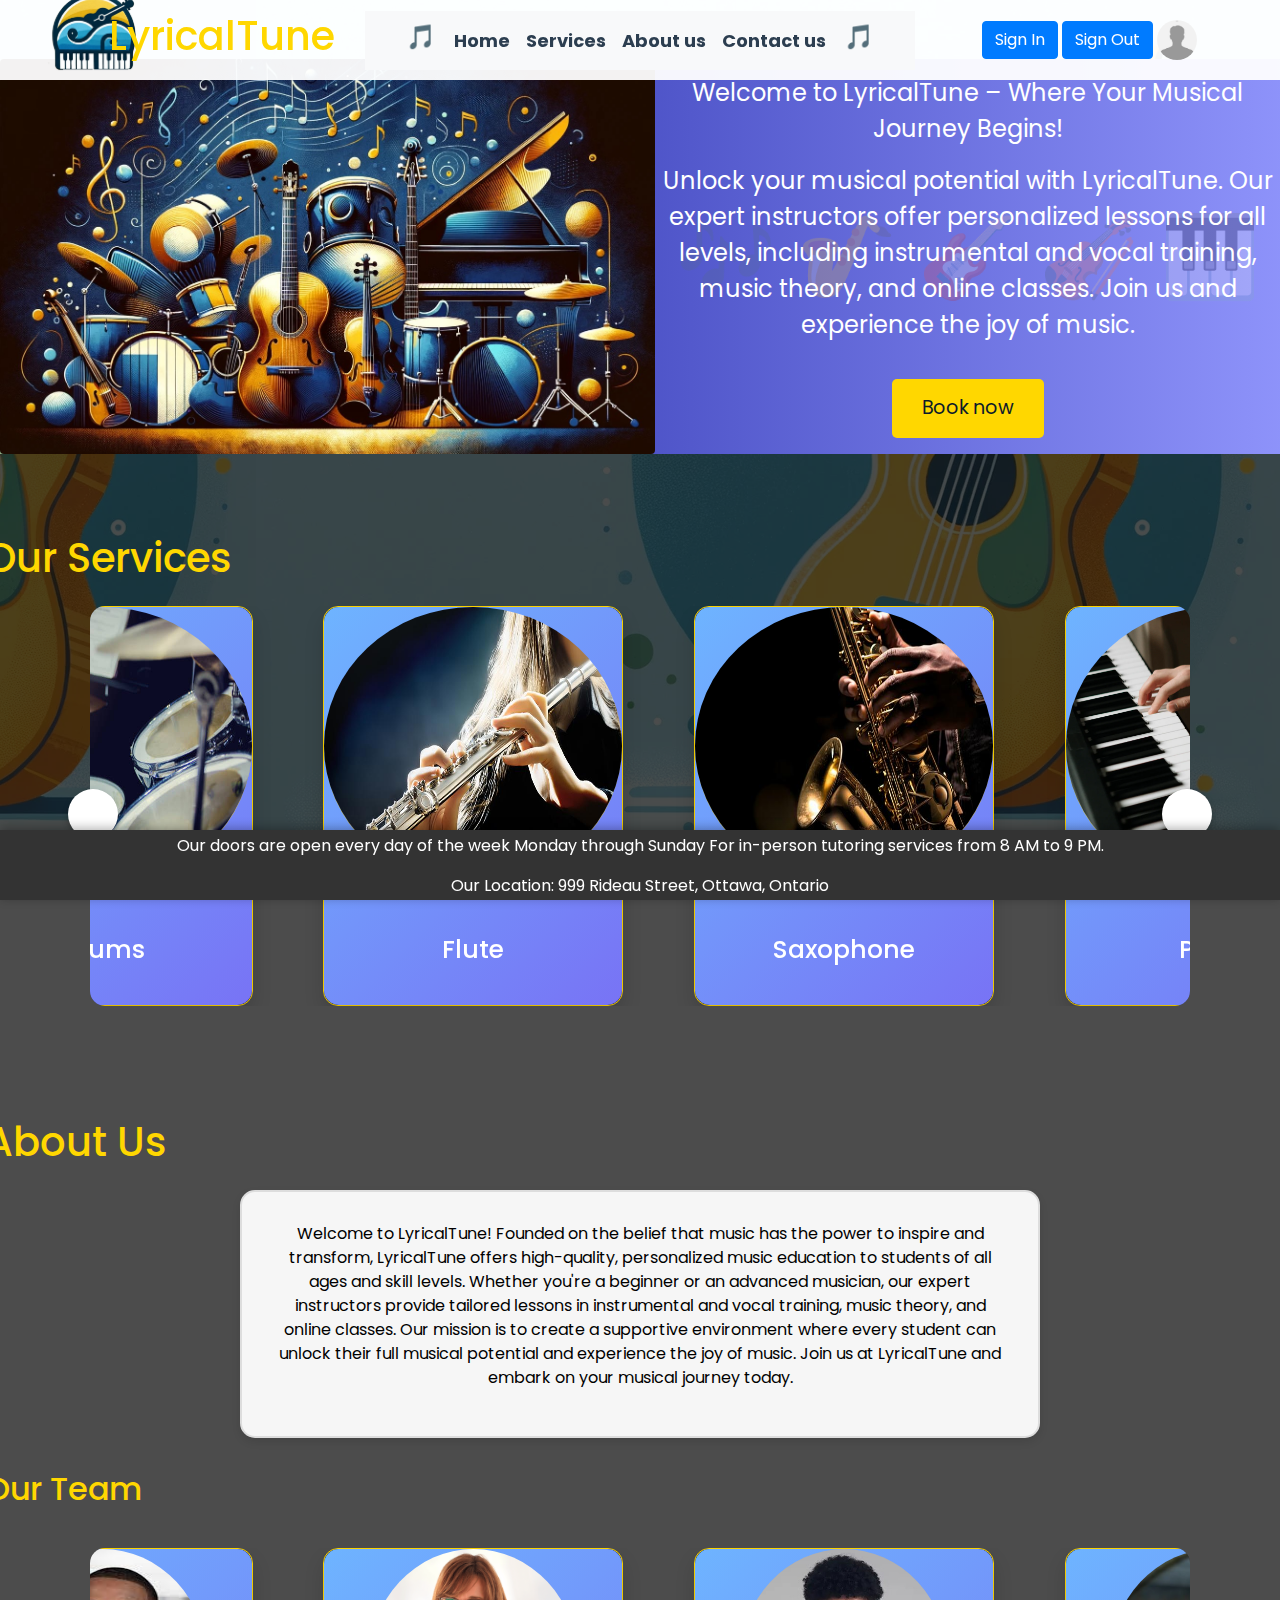
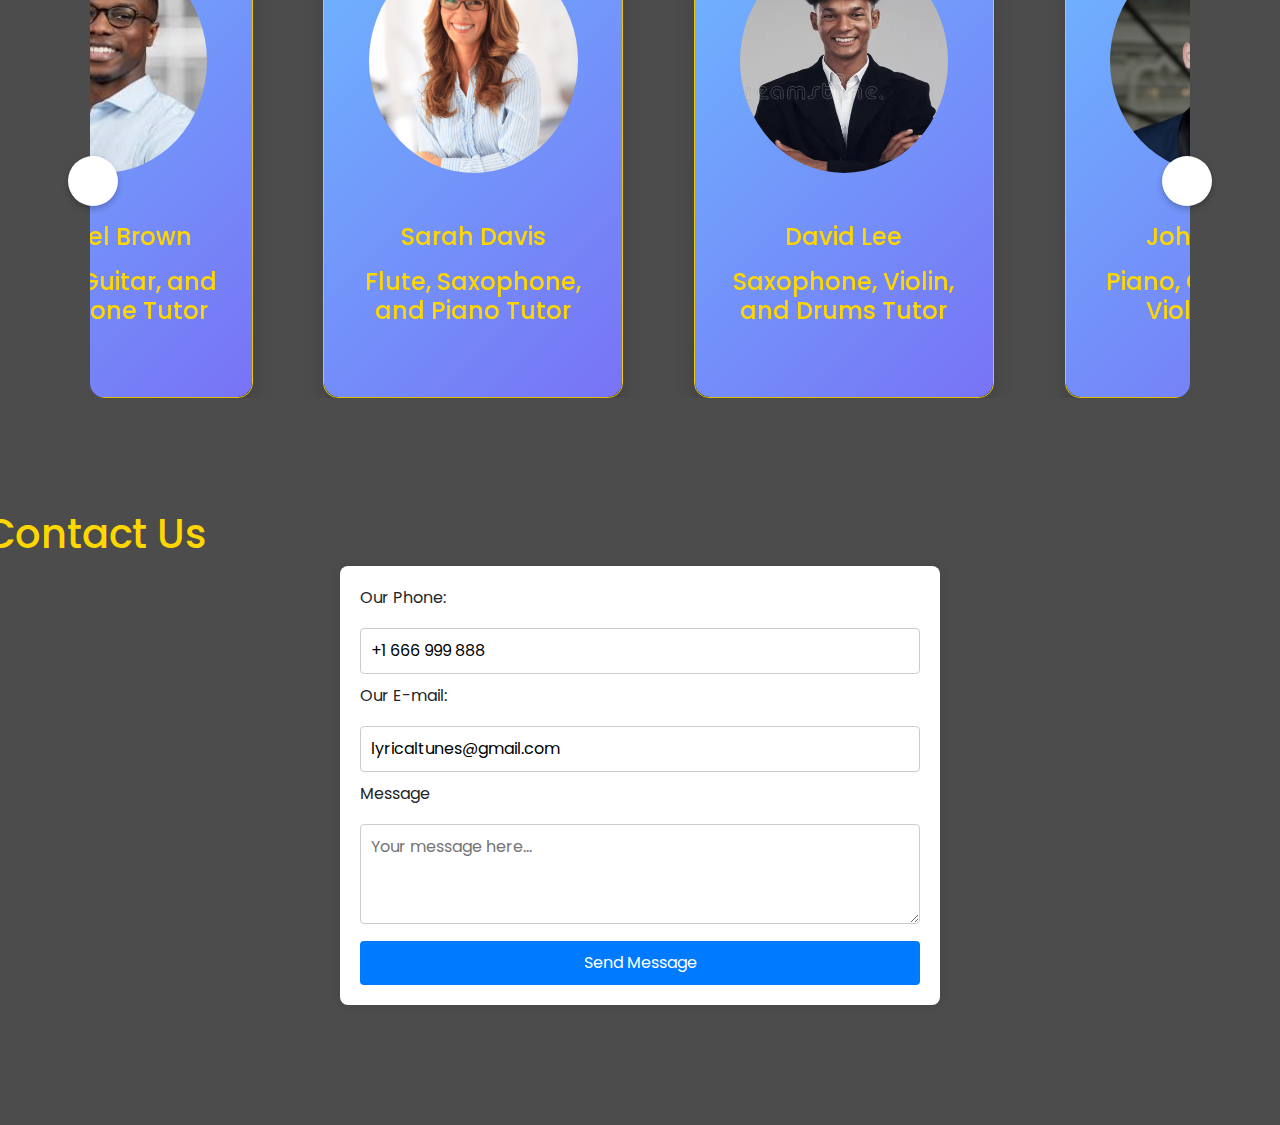
==== Homepage.html @ 5176a45e "Add files via upload" ====
<!DOCTYPE html>
<html lang="en">

<head>
    <meta charset="UTF-8">
    <meta name="viewport" content="width=device-width, initial-scale=1.0">
    <title>Project1</title>
    <link href="https://cdn.jsdelivr.net/npm/bootstrap@5.0.2/dist/css/bootstrap.min.css" rel="stylesheet"
        integrity="sha384-EVSTQN3/azprG1Anm3QDgpJLIm9Nao0Yz1ztcQTwFspd3yD65VohhpuuCOmLASjC" crossorigin="anonymous">
    <link rel="stylesheet" href="css/style1.css">
    <link rel="stylesheet" href="css/swiper.css">
    <link rel="stylesheet" href="https://cdnjs.cloudflare.com/ajax/libs/font-awesome/6.5.2/css/all.min.css"
        integrity="sha512-SnH5WK+bZxgPHs44uWIX+LLJAJ9/2PkPKZ5QiAj6Ta86w+fsb2TkcmfRyVX3pBnMFcV7oQPJkl9QevSCWr3W6A=="
        crossorigin="anonymous" referrerpolicy="no-referrer" />
    <link href="https://maxcdn.bootstrapcdn.com/bootstrap/4.5.2/css/bootstrap.min.css" rel="stylesheet">
    <style>
        html {
            scroll-behavior: smooth;
        }
    </style>
</head>

<body>
    <section>
        <div class="containerbox">
            <div class="row align-items-center">
                <div class="col-1">
                    <img src="images/LOGO.png" class="rounded logo-img" alt="LOGO">
                </div>
                <div class="col-2">
                    <h1>LyricalTune</h1>
                </div>
                <div class="col-6 d-flex justify-content-center d-flex align-items-center">
                    <nav class="navbar navbar-expand-sm bg-light">
                        <div class="container-fluid">
                            <ul class="navbar-nav">
                                <li class="nav-item">
                                    <a class="nav-link" href="#Home">Home</a>
                                </li>
                                <li class="nav-item">
                                    <a class="nav-link" href="#Services">Services</a>
                                </li>
                                <li class="nav-item">
                                    <a class="nav-link" href="#About-us">About us</a>
                                </li>
                                <li class="nav-item">
                                    <a class="nav-link" href="#Contact-us">Contact us</a>
                                </li>
                            </ul>
                        </div>
                    </nav>
                </div>
                <div class="col-3 ">
                    <button class="btn btn-primary me-2">Sign In</button>
                    <button class="btn btn-primary me-2">Sign Out</button>
                    <img src="images/profile.jpeg" alt="PROFILE" class="rounded-pill" style="width: 40px; height: 40px;">
                </div>
            </div>
        </div>
    </section>

    <section id="Home">
        <div class="row">
            <div class="col-md-6">
                <img src="images/home.jpg" class="rounded home-img" alt="MUSIC">
            </div>
            <div class="col-md-6 background pt-3 pb-3">
                <div class="text-center welcome">
                    <p>Welcome to LyricalTune – Where Your Musical Journey Begins!</p>
                    <p>Unlock your musical potential with LyricalTune. Our expert instructors offer personalized lessons
                        for all levels, including instrumental and vocal training, music theory, and online classes.
                        Join us
                        and experience the joy of music.</p>
                    <button class="cta-button" data-bs-toggle="modal" data-bs-target="#myModal">Book now</button>
                </div>
            </div>
        </div>
    </section>

    <section id="Services">
        <div class="row" style="padding-top: 80px;">
            <h1>Our Services</h1>
        </div>
        <div class="container d-flex justify-content-center align-items-center pt-3 pb-3">
            <div class="wrapper" id="services-carousel">
                <i id="left" class="fa-solid fa-angle-left"></i>
                <ul class="carousel">
                    <li class="card">
                        <div class="card-inner">
                            <div class="card-front">
                                <img src="images/piano.webp" alt="Piano" class="card-image">
                                <div class="card-content">
                                    <h2 class="card-title">Piano</h2>
                                </div>
                            </div>
                            <div class="card-back">
                                <div class="card-content">
                                    <h2 class="card-title">Piano</h2>
                                    <p class="card-description">
                                        The piano is a versatile instrument with 88 keys, suitable for classical to pop
                                        music. Ideal for beginners due to its layout and immediate sound, it helps
                                        develop coordination, musical theory understanding, and finger dexterity.
                                    </p>
                                    <button class="card-button button-js">Book now</button>
                                </div>
                            </div>
                        </div>
                    </li>
                    <li class="card">
                        <div class="card-inner">
                            <div class="card-front">
                                <img src="images/guitar.jpg" alt="Guitar" class="card-image">
                                <div class="card-content">
                                    <h2 class="card-title">Guitar</h2>
                                </div>
                            </div>
                            <div class="card-back">
                                <div class="card-content">
                                    <h2 class="card-title">Guitar</h2>
                                    <p class="card-description">
                                        The guitar, available in acoustic, electric, and classical types, is a staple in
                                        rock, blues, and folk. It enhances finger strength, coordination, and musical
                                        creativity, making it popular for solo and accompaniment roles.
                                    </p>
                                    <button class="card-button button-js">Book now</button>
                                </div>
                            </div>
                        </div>
                    </li>
                    <li class="card">
                        <div class="card-inner">
                            <div class="card-front">
                                <img src="images/violin.jpg" alt="Violin" class="card-image">
                                <div class="card-content">
                                    <h2 class="card-title">Violin</h2>
                                </div>
                            </div>
                            <div class="card-back">
                                <div class="card-content">
                                    <h2 class="card-title">Violin</h2>
                                    <p class="card-description">
                                        The violin, a high-pitched string instrument, is prevalent in classical, jazz,
                                        and folk music. Played with a bow, it improves finger placement, coordination,
                                        and pitch, making it excellent for fine motor skills and musical expression.
                                    </p>
                                    <button class="card-button button-js">Book now</button>
                                </div>
                            </div>
                        </div>
                    </li>
                    <li class="card">
                        <div class="card-inner">
                            <div class="card-front">
                                <img src="images/drum.jpg" alt="Drums" class="card-image">
                                <div class="card-content">
                                    <h2 class="card-title">Drums</h2>
                                </div>
                            </div>
                            <div class="card-back">
                                <div class="card-content">
                                    <h2 class="card-title">Drums</h2>
                                    <p class="card-description">
                                        Drums are essential in rock, pop, and jazz, providing rhythm. Learning involves
                                        various components like the snare and bass drums, enhancing rhythm skills,
                                        coordination, and physical stamina. Drumming also improves timing and teamwork.
                                    </p>
                                    <button class="card-button button-js">Book now</button>
                                </div>
                            </div>
                        </div>
                    </li>
                    <li class="card">
                        <div class="card-inner">
                            <div class="card-front">
                                <img src="images/flute.jpg" alt="Flute" class="card-image">
                                <div class="card-content">
                                    <h2 class="card-title">Flute</h2>
                                </div>
                            </div>
                            <div class="card-back">
                                <div class="card-content">
                                    <h2 class="card-title">Flute</h2>
                                    <p class="card-description">
                                        The flute, known for its light sound, is used in classical, jazz, and
                                        contemporary music. Played by blowing air across an opening, it develops breath
                                        control and finger dexterity, enhancing lung capacity and musical phrasing.
                                    </p>
                                    <button class="card-button button-js">Book now</button>
                                </div>
                            </div>
                        </div>
                    </li>
                    <li class="card">
                        <div class="card-inner">
                            <div class="card-front">
                                <img src="images/saxophone.jpeg" alt="Saxophone" class="card-image">
                                <div class="card-content">
                                    <h2 class="card-title">Saxophone</h2>
                                </div>
                            </div>
                            <div class="card-back">
                                <div class="card-content">
                                    <h2 class="card-title">Saxophone</h2>
                                    <p class="card-description">
                                        The saxophone, popular in jazz, blues, and classical music, comes in sizes like
                                        alto and tenor. It produces a rich sound and requires breath control and finger
                                        agility, enhancing musical expressiveness and ability to perform complex
                                        melodies.
                                    </p>
                                    <button class="card-button button-js">Book now</button>
                                </div>
                            </div>
                        </div>
                    </li>
                </ul>
                <i id="right" class="fa-solid fa-angle-right"></i>
            </div>
        </div>
    </section>


    <section id="About-us">
        <div class="row" style="padding-top: 80px;">
            <h1>About Us</h1>
        </div>
        <div class="container-tx d-flex justify-content-center align-items-center pt-3 pb-3">
            <div class="text-box">
                <p>Welcome to LyricalTune! Founded on the belief that music has the power to inspire and transform,
                    LyricalTune offers high-quality, personalized music education to students of all ages and skill
                    levels.
                    Whether you're a beginner or an advanced musician, our expert instructors provide tailored lessons
                    in instrumental and vocal training, music theory, and online classes.
                    Our mission is to create a supportive environment where every student can unlock their full musical
                    potential and experience the joy of music. Join us at LyricalTune and embark on your musical journey
                    today.</p>
            </div>
        </div>
        <div class="row">
            <div class="container-t d-flex justify-content-center align-items-center pt-3 pb-3">
                <h2>Our Team</h2>
            </div>
        </div>
        <div class="container d-flex justify-content-center align-items-center pt-3 pb-3">
            <div class="wrapper" id="team-carousel">
                <i id="left" class="fa-solid fa-angle-left"></i>
                <ul class="carousel">
                    <li class="card">
                        <div class="card-inner">
                            <div class="card-front">
                                <img src="images/people1.jpg" alt="Piano" class="card-image">
                                <div class="card-content">
                                    <h2 class="card-title">
                                        <p class="instructor-name">John Smith</p> 
                                        <p class="instructor-instruments">Piano, Guitar, and Violin Tutor</p>
                                    </h2>
                                </div>
                            </div>
                            <div class="card-back">
                                <div class="card-content">
                                    <p class="card-description">
                                        John Smith has over 15 years of experience teaching piano, guitar, and violin to
                                        students of all ages. He holds a Master's degree from the Juilliard School and
                                        specializes in classical and jazz. John's lessons focus on technique,
                                        musicality, and theory, tailored to each student's needs across all three
                                        instruments.
                                    </p>
                                    <button class="card-button">Book now</button>
                                </div>
                            </div>
                        </div>
                    </li>
                    <li class="card">
                        <div class="card-inner">
                            <div class="card-front">
                                <img src="images/people4.jpg" alt="Piano" class="card-image">
                                <div class="card-content">
                                    <h2 class="card-title">
                                        <p class="instructor-name">Emily Johnson</p> 
                                        <p class="instructor-instruments">Guitar, Drums, and Piano Tutor</p>
                                    </h2>
                                </div>
                            </div>
                            <div class="card-back">
                                <div class="card-content">
                                    <p class="card-description">
                                        Emily Johnson, with a Bachelor's degree from Berklee College of Music, has 10
                                        years of experience teaching guitar, drums, and piano. Her lessons emphasize
                                        technique, creativity, and repertoire, catering to students in rock, blues, and
                                        pop music. Emily's dynamic approach adapts to each instrument's unique demands.
                                    </p>
                                    <button class="card-button">Book now</button>
                                </div>
                            </div>
                        </div>
                    </li>
                    <li class="card">
                        <div class="card-inner">
                            <div class="card-front">
                                <img src="images/people3.jpg" alt="Piano" class="card-image">
                                <div class="card-content">
                                    <h2 class="card-title">
                                        <p class="instructor-name">Laura Williams</p> 
                                        <p class="instructor-instruments">Violin, Flute, and Piano Tutor</p>
                                    </h2>
                                </div>
                            </div>
                            <div class="card-back">
                                <div class="card-content">
                                    <p class="card-description">
                                        Laura Williams, with a Master's degree from the Royal College of Music, has 12
                                        years of teaching experience in violin, flute, and piano. Her approach focuses
                                        on finger placement, breath control, and coordination, suitable for students at
                                        all levels. Laura ensures a comprehensive learning experience across these
                                        instruments.
                                    </p>
                                    <button class="card-button">Book now</button>
                                </div>
                            </div>
                        </div>
                    </li>
                    <li class="card">
                        <div class="card-inner">
                            <div class="card-front">
                                <img src="images/people5.jpeg" alt="Piano" class="card-image">
                                <div class="card-content">
                                    <h2 class="card-title">
                                        <p class="instructor-name">Michael Brown</p> 
                                        <p class="instructor-instruments">Drums, Guitar, and Saxophone Tutor</p>
                                    </h2>
                                </div>
                            </div>
                            <div class="card-back">
                                <div class="card-content">
                                    <p class="card-description">
                                        Michael Brown holds a degree from the University of Southern California and has
                                        been teaching drums, guitar, and saxophone for 8 years. Specializing in rock,
                                        pop, and jazz, Michael's lessons focus on rhythm skills, coordination, and
                                        musical expressiveness, providing a well-rounded education for his students.
                                    </p>
                                    <button class="card-button">Book now</button>
                                </div>
                            </div>
                        </div>
                    </li>
                    <li class="card">
                        <div class="card-inner">
                            <div class="card-front">
                                <img src="images/people6.png" alt="Piano" class="card-image">
                                <div class="card-content">
                                    <h2 class="card-title">
                                        <p class="instructor-name">Sarah Davis</p> 
                                        <p class="instructor-instruments">Flute, Saxophone, and Piano Tutor</p>
                                    </h2>
                                </div>
                            </div>
                            <div class="card-back">
                                <div class="card-content">
                                    <p class="card-description">
                                        Sarah Davis, with a degree from the Eastman School of Music, has 10 years of
                                        experience teaching flute, saxophone, and piano. She specializes in classical
                                        and contemporary styles. Sarah's lessons develop breath control, finger
                                        dexterity, and musical phrasing, enhancing students' technical and expressive
                                        abilities.
                                    </p>
                                    <button class="card-button">Book now</button>
                                </div>
                            </div>
                        </div>
                    </li>
                    <li class="card">
                        <div class="card-inner">
                            <div class="card-front">
                                <img src="images/people2.jpg" alt="Piano" class="card-image">
                                <div class="card-content">
                                    <h2 class="card-title">
                                        <p class="instructor-name">David Lee</p> 
                                        <p class="instructor-instruments">Saxophone, Violin, and Drums Tutor</p>
                                    </h2>
                                </div>
                            </div>
                            <div class="card-back">
                                <div class="card-content">
                                    <p class="card-description">
                                        David Lee, a graduate of the New England Conservatory of Music, has 9 years of
                                        teaching experience in saxophone, violin, and drums. His lessons enhance breath
                                        control, finger agility, and rhythm skills. David's approach helps students
                                        perform complex melodies and harmonies confidently across all three instruments.
                                    </p>
                                    <button class="card-button">Book now</button>
                                </div>
                            </div>
                        </div>
                    </li>
                </ul>
                <i id="right" class="fa-solid fa-angle-right"></i>
            </div>
        </div>
        
    </section>


    <section id="Contact-us">
        <div class="row" style="padding-top: 80px;">
            <h1>Contact Us</h1>
        </div>
        <div class="container d-flex justify-content-center align-items-center" style="padding-bottom: 120px;">
            <div class="contact-form">
                <form action="your-form-handler-url" method="post">
                    <label for="phone">Our Phone:</label>
                    <input type="text" id="phone" name="phone" value="+1 666 999 888" readonly>
                    <label for="email">Our E-mail:</label>
                    <input type="email" id="email" name="email" value="lyricaltunes@gmail.com" readonly>
                    <label for="message">Message</label>
                    <textarea id="message" name="message" placeholder="Your message here..."></textarea>
                    <button class="btn btn-primary">Send Message</button>
                </form>
            </div>
        </div>
    </section>

    <section>
        <div class="container">
            <div class="bottom-box">
                <p class="pt-1">
                    <i class="fa-regular fa-clock"></i> Our doors are open every day of the week Monday through Sunday
                    For in-person tutoring services from 8 AM to 9 PM.
                </p>
                <p class="pt-0"><i class="fa-solid fa-location-dot"></i> Our Location: 999 Rideau Street, Ottawa,
                    Ontario
                </p>
            </div>
        </div>
    </section>


    <div class="modal fade" id="bookingModal" tabindex="-1" aria-labelledby="bookingModalLabel" aria-hidden="true">
        <div class="modal-dialog modal-lg">
            <div class="modal-content">
                <div class="modal-header">
                    <h5 class="modal-title" id="bookingModalLabel">Booking Process</h5>
                    <button type="button" class="btn-close" data-bs-dismiss="modal" aria-label="Close"></button>
                </div>
                <div class="modal-body">
                    <div class="containerbox1">
                        <form class="booking-form" id="bookingForm" onsubmit="return validateForm()">
                            <div class="user-info">
                                <label for="firstName">First Name</label>
                                <input type="text" id="firstName" name="firstName" required>
                                
                                <label for="lastName">Last Name</label>
                                <input type="text" id="lastName" name="lastName" required>
                                <br>
                                <label for="email1">Email</label>
                                <input type="email1" id="email1" name="email1" required>
                            </div>
                            <div class="course-section">
                                <label for="subject">Choose your course</label>
                                <span class="rate" id="rate">20$/hr</span>
                                <select id="subject" name="subject" required>
                                    <option value="">Select a course</option>
                                    <option value="Piano">Piano</option>
                                    <option value="Guitar">Guitar</option>
                                    <option value="Violin">Violin</option>
                                    <option value="Drums">Drums</option>
                                    <option value="Flute">Flute</option>
                                    <option value="Saxophone">Saxophone</option>
                                </select>
                                <label for="instructor">Choose your instructor</label>
                                <select id="instructor" name="instructor" required>
                                    <option value="">Select an instructor</option>
                                    <!-- Add instructor options here -->
                                </select>
                                <div class="type">
                                    <input type="radio" id="in-person" name="type" value="In-Person" required>
                                    <label for="in-person">In-Person</label>
                                    <input type="radio" id="online" name="type" value="Online" required>
                                    <label for="online">Online</label>
                                </div>
                                <label for="level">Level</label>
                                <select id="level" name="level" required>
                                    <option value="">Select a level</option>
                                    <option value="beginner">Beginner</option>
                                    <option value="intermediate">Intermediate (+5$/hr)</option>
                                    <option value="expert">Expert (+10$/hr)</option>
                                </select>
                            </div>
                            <div class="time-section">
                                <label for="day">Choose your time</label>
                                <div class="calendar">
                                    <input type="date" id="day" name="day" required>
                                </div>
                                <div class="time-inputs">
                                    <label for="from">From</label>
                                    <input type="time" id="from" name="from" required>
                                    <label for="to">To</label>
                                    <input type="time" id="to" name="to" required>
                                </div>
                                <div class="price">
                                    <label for="price">Price:</label>
                                    <span id="price">0 $</span>
                                </div>
                            </div>
                            <button type="submit" class="btn btn-primary">Confirm</button>
                        </form>
                    </div>
                </div>
            </div>
        </div>
    </div>

    <div class="modal fade" id="confirmationModal" tabindex="-1" aria-labelledby="confirmationModalLabel" aria-hidden="true">
    <div class="modal-dialog modal-lg">
        <div class="modal-content">
            <div class="modal-header">
                <h5 class="modal-title" id="confirmationModalLabel">Booking Confirmation</h5>
                <button type="button" class="btn-close" data-bs-dismiss="modal" aria-label="Close" onclick="closeBothModals()"></button>
            </div>
            <div class="modal-body">
                <div class="confirmation-message" id="confirmationMessage">
                    <!-- Confirmation message will be dynamically updated -->
                </div>
            </div>
        </div>
    </div>
</div>
    

</body>

<script src="https://code.jquery.com/jquery-3.5.1.slim.min.js"></script>
<script src="https://cdn.jsdelivr.net/npm/@popperjs/core@2.9.2/dist/umd/popper.min.js"></script>
<script src="https://cdn.jsdelivr.net/npm/bootstrap@5.0.2/dist/js/bootstrap.min.js"></script>

<script src="js/script1.js"></script>
<script src="js/swiper.js"></script>
<script src="https://cdn.jsdelivr.net/npm/swiper@11.1.4/swiper-bundle.min.js"></script>

</html>
---- css/style1.css ----
/* Import Google font - Poppins */
@import url('https://fonts.googleapis.com/css2?family=Poppins:wght@400;500;600&display=swap');

html {
    scroll-behavior: smooth;
}

body {
    background-image: url('../images/background.png'); /* Adjust the path if needed */
    background-position: right center;
    margin: 0;
    padding: 0;
    width: 100%;
    overflow-x: hidden;
    background-attachment: fixed;
}



#Home{
    padding-top: 59px;
}

.home-img{
    width: 100%;
    height: 100%;
    object-fit: cover;
    padding: 0;
    margin: 0;
    z-index: 1;
    position: absolute;
}

.bottom-box {
    position: fixed;
    bottom: 0;
    left: 0;
    right: 0;
    height: 70px;
    /* Adjust the height as needed */
    background-color: #333;
    /* Change background color as needed */
    color: #fff;
    text-align: center;
    box-shadow: 0 -2px 10px rgba(0, 0, 0, 0.3);
    /* Optional shadow for effect */
    z-index: 1;
}

/* Home */


.nav-link {
    font-size: 18px;
    font-weight: bold;
    color: #2c3e50;
    transition: color 0.3s;
}

.nav-link:hover {
    color: #FFD700;
    text-decoration: underline;
}

.navbar-nav {
    margin-left: auto;
    margin-right: auto;
    font-family: 'Times New Roman', serif;
}

.rounded-pill {
    width: 60px;
    height: 60px;
}


.rounded-pill {
    width: 40px; /* Adjust the profile image size */
    height: 40px;
}

.containerbox {
    background-color: rgba(255, 255, 255, 0.95);
    position: fixed;
    z-index: 4;
    width: 100%;
    height: 80px; /* Adjust the height as needed */
    display: flex;
    align-items: center;
}

img {
    border-radius: 50%;
    border: 3px solid #c0392b;
}

ul.navbar-nav::before,
ul.navbar-nav::after {
    content: '\1F3B5';
    /* Adding musical notes */
    font-size: 24px;
    margin: 0 10px;
    color: #c0392b;
}


.background {
    background: linear-gradient(to right, #4e54c8, #8f94fb);
    height: 100%;
    display: flex;
    justify-content: center;
    align-items: center;
    position: relative;
    overflow: hidden;
}

.cta-button {
    background-color: #FFD700;
    /* Gold */
    color: #0d1b2a;
    /* Deep Blue */
    border: none;
    padding: 15px 30px;
    font-size: 1.2em;
    margin-top: 20px;
    border-radius: 5px;
    cursor: pointer;
    transition: background-color 0.3s ease;
}

.welcome {
    color: white;
    text-align: center;
    z-index: 2;
}

.welcome h1 {
    font-size: 3em;
    margin: 0;
    padding: 0;
}

.welcome p {
    font-size: 1.5em;
}


.background::after {
    content: '🎵 🎶 🎷 🎸 🎻 🎹 🎼';
    font-size: 5em;
    position: absolute;
    top: 50%;
    left: 50%;
    transform: translate(-50%, -50%);
    color: rgba(255, 255, 255, 0.2);
    animation: float 6s ease-in-out infinite;
    white-space: nowrap;
}

/* Home */

/*About us*/
.text-box {
    background-color: #fff;
    border: 2px solid #ddd;
    border-radius: 10px;
    padding: 20px;
    box-shadow: 0 4px 8px rgba(0, 0, 0, 0.1);
    max-width: 800px;
    text-align: center;
}

.text-box p {
    color: #000000;
}

* {
    margin: 0;
    padding: 0;
    box-sizing: border-box;
    font-family: "Poppins", sans-serif;
}

/* About Us Section */


#About-us .container-t {
    color: #FFD700; /* Gold */
}


#About-us .text-box {
    background-color: rgba(255, 255, 255, 0.95);
    padding: 30px;
    border-radius: 15px;
    box-shadow: 0 4px 8px rgba(0, 0, 0, 0.1);
    max-width: 800px;
    margin: 0 auto;
    text-align: center;
}

#About-us .text-box p {
    color: #000000;
}

#About-us #left,
#About-us #right {
    color: #FFD700;
    /* Gold */
    font-size: 2rem;
    cursor: pointer;
}

#About-us #left:hover,
#About-us #right:hover {
    color: #FFC300;
    /* Slightly lighter Gold */
}

#About-us .card{
    width: 300px;
    height: 450px;
    perspective: 1000px;
}


/*About us*/

/*Our Team*/

.card {
    width: 300px;
    height: 400px;
    perspective: 1000px;
}

.card-inner {
    position: relative;
    width: 100%;
    height: 100%;
    transition: transform 0.6s;
    transform-style: preserve-3d;
    text-align: center;
}

.card:hover .card-inner {
    transform: rotateY(180deg);
}

.card-front,
.card-back {
    position: absolute;
    width: 100%;
    height: 100%;
    backface-visibility: hidden;
    border-radius: 15px;
    overflow: hidden;
    box-shadow: 0 10px 20px rgba(0, 0, 0, 0.15);
}

.card-front {
    background: linear-gradient(135deg, #6eb4ff, #7873f5);
    position: absolute;
    top: 0;
    left: 0;
    z-index: 1;
}

.logo-img{
    width: 200px;
    height: auto;
    text-align: left;
}

.card-back {
    background: #333;
    color: white;
    transform: rotateY(180deg);
    position: absolute;
    top: 0;
    left: 0;
    z-index: 2;
}

.card-image {
    width: 70%;
    height: 50%;
}

.card-content {
    padding: 20px;
    text-align: center;
    position: relative;
    z-index: 1;
}

.card-title {
    font-size: 1.8em;
    margin: 10px 0;
    color: #fff;
}

.card-description {
    margin: 10px 0 20px;
    font-size: 0.95em;
    line-height: 1.6em;
    color: #fff;
}

.card-button {
    display: inline-block;
    margin-top: 10px;
    padding: 10px 20px;
    background: #FFD700;
    /* Gold */
    color: #333;
    /* Dark Gray */
    text-decoration: none;
    border-radius: 5px;
    transition: background 0.3s;
}

.card-button:hover {
    background-color: rgba(255, 255, 255, 0.5);
    box-shadow: 0 5px 10px rgba(255, 255, 255, 0.3);
}

/* Music Notes Animation for Card Front */
.card-content::before,
.card-content::after,
.card-content .note {
    content: '♪ ♫ ♬ ♭ ♮';
    position: absolute;
    font-size: 2rem;
    color: #fff;
    opacity: 0;
    animation: floatUp 5s linear infinite;
}

.card-content::before {
    left: 10%;
    animation-delay: 0s;
}

.card-content::after {
    left: 50%;
    animation-delay: 2.5s;
}

/* Music Notes Animation for Card Back */
.card-back .card-content::before,
.card-back .card-content::after {
    content: '♪ ♫ ♬ ♭ ♮';
    position: absolute;
    font-size: 2rem;
    color: #FFD700;
    opacity: 0;
    animation: floatUp 5s linear infinite;
    z-index: -1;
}

.card-back .card-content::before {
    left: 20%;
    animation-delay: 1.5s;
}

.card-back .card-content::after {
    left: 50%;
    animation-delay: 4s;
}

@keyframes floatUp {
    0% {
        transform: translateY(100%);
        opacity: 0;
    }

    10% {
        opacity: 1;
    }

    50% {
        transform: translateY(50%);
        opacity: 1;
    }

    90% {
        opacity: 1;
    }

    100% {
        transform: translateY(-100%);
        opacity: 0;
    }
}

/*Our Team*/

/*Our Service*/


.wrapper {
    max-width: 1100px;
    width: 100%;
    position: relative;
}

.wrapper i {
    top: 50%;
    height: 50px;
    width: 50px;
    cursor: pointer;
    font-size: 1.25rem;
    position: absolute;
    text-align: center;
    line-height: 50px;
    background: #fff;
    border-radius: 50%;
    box-shadow: 0 3px 6px rgba(0, 0, 0, 0.23);
    transform: translateY(-50%);
    transition: transform 0.1s linear;
    z-index: 1;
}

.wrapper i:active {
    transform: translateY(-50%) scale(0.85);
}

.wrapper i:first-child {
    left: -22px;
}

.wrapper i:last-child {
    right: -22px;
}

.wrapper .carousel {
    display: grid;
    grid-auto-flow: column;
    grid-auto-columns: calc((100% / 3) - 12px);
    overflow-x: auto;
    scroll-snap-type: x mandatory;
    gap: 16px;
    border-radius: 15px;
}


.carousel::-webkit-scrollbar {
    display: none;
}

.carousel.no-transition {
    scroll-behavior: auto;
}

.carousel.dragging {
    scroll-snap-type: none;
    scroll-behavior: auto;
}

.carousel.dragging .card {
    cursor: grab;
}

.carousel :where(.card, .img) {
    display: flex;
    justify-content: center;
    align-items: center;
}

.carousel .card {
    scroll-snap-align: start;
    height: 400px;
    list-style: none;
    cursor: pointer;
    flex-direction: column;
    border-radius: 15px;
    background: #333;
    border: 1px solid #FFD700;
    /* Gold */
    border-radius: 15px;
    transition: transform 0.3s;
}


.carousel .card h2 {
    font-weight: 500;
    font-size: 1.56rem;
    margin: 30px 0 5px;
}

.carousel .card span {
    color: #6A6D78;
    font-size: 1.31rem;
}

@media screen and (max-width: 0px) {
    .wrapper .carousel {
        grid-auto-columns: calc((100% / 3) - 9px);
    }
}

@media screen and (max-width: 600px) {
    .wrapper .carousel {
        grid-auto-columns: 100%;
    }
}

/* Services Section */


h1 {
    font-size: 3rem;
    margin-bottom: 30px;
    color: #FFD700;
    /* Gold */
}

#Services, #About-us, #Contact-us {
    background: rgba(0, 0, 0, 0.7);
    
}

#About-us .container-t{
    color: #FFD700;
}

#About-us .button{
    display: inline-block;
    margin-top: 10px;
    padding: 10px 20px;
    background: #FFD700;
    /* Gold */
    color: #333;
    /* Dark Gray */
    text-decoration: none;
    border-radius: 5px;
    transition: background 0.3s;
}

#Services .card {
    background: #333;
    border: 1px solid #FFD700;
    /* Gold */
    border-radius: 15px;
    transition: transform 0.3s;
}

#Services .card:hover {
    transform: scale(1.0);
}

#Services .card-image {
    width: 100%;
    height: 70%;
    border-bottom: 1px solid #FFD700;
    /* Gold */
}


#Services, #About-us .card-title {
    font-size: 1.5rem;
    color: #FFD700;
    /* Gold */
}

#Services, #About-us .card-description {
    font-size: 1rem;
    color: #ecf0f1;
}

#Services .card-button {
    display: inline-block;
    margin-top: 10px;
    padding: 10px 20px;
    background: #FFD700;
    /* Gold */
    color: #333;
    /* Dark Gray */
    text-decoration: none;
    border-radius: 5px;
    transition: background 0.3s;
}

#Services .card-button:hover {
    background: #FFC300;
    /* Slightly lighter Gold */
}

#Services #left,
#Services #right {
    color: #FFD700;
    /* Gold */
    font-size: 2rem;
    cursor: pointer;
}

#Services #left:hover,
#Services #right:hover {
    color: #FFC300;
    /* Slightly lighter Gold */
}


/*Our Service*/

/*Contact us*/
.contact-form {
    background-color: #ffffff;
    padding: 20px;
    border-radius: 8px;
    box-shadow: 0 0 10px rgba(0, 0, 0, 0.1);
    width: 600px;
}

.contact-form h1 {
    text-align: center;
    margin-bottom: 20px;
}

.contact-form input[type="text"],
.contact-form input[type="email"],
.contact-form textarea {
    width: 100%;
    padding: 10px;
    margin: 10px 0;
    border: 1px solid #ccc;
    border-radius: 4px;
}

.contact-form textarea {
    height: 100px;
}

.contact-form button {
    width: 100%;
    padding: 10px;
    border: none;
    border-radius: 4px;
    color: white;
    font-size: 16px;
    cursor: pointer;
}


/*Contact us*/

/* Booking */
.booking-container {
    background-color: #fff;
    padding: 40px;
    border-radius: 10px;
    box-shadow: 0 4px 8px rgba(0, 0, 0, 0.1);
    text-align: center;
    max-width: 800px;
    margin: 0 auto;
}

.booking-box {
    text-align: left;
}

.booking-form {
    display: flex;
    flex-direction: column;
    gap: 20px;
}

.booking-form label {
    font-weight: 500;
}

.booking-form select, .booking-form input[type="date"], .booking-form input[type="time"] {
    width: 100%;
    padding: 10px;
    border: 1px solid #ccc;
    border-radius: 5px;
}

.confirmation-message {
    background-color: #dff0d8;
    border: 1px solid #d6e9c6;
    padding: 10px;
    border-radius: 5px;
    color: #3c763d;
}

.booking-form button[type="submit"] {
    background-color: #4070F4;
    color: #fff;
    padding: 10px 20px;
    border: none;
    border-radius: 5px;
    cursor: pointer;
    font-weight: 600;
    transition: background-color 0.3s ease;
}

.booking-form button[type="submit"]:hover {
    background-color: #265DF2;
}
/* Booking */
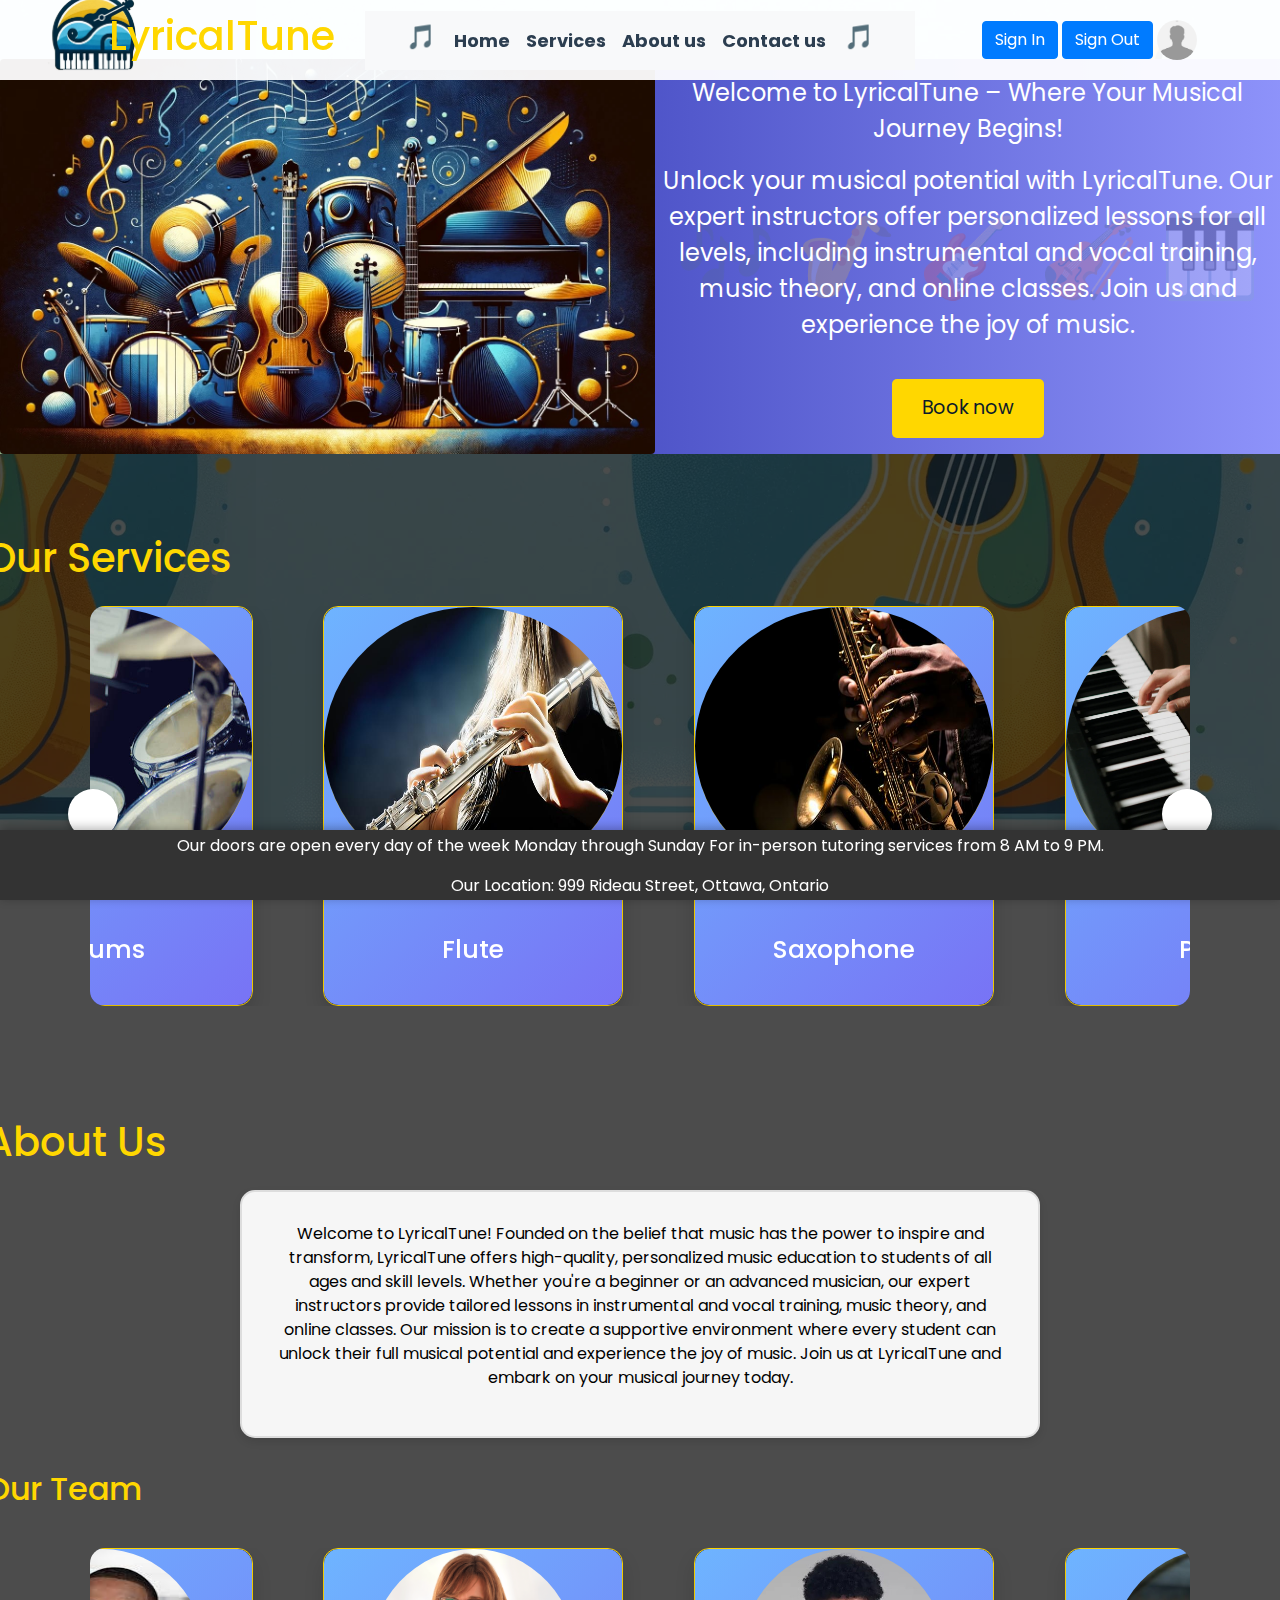
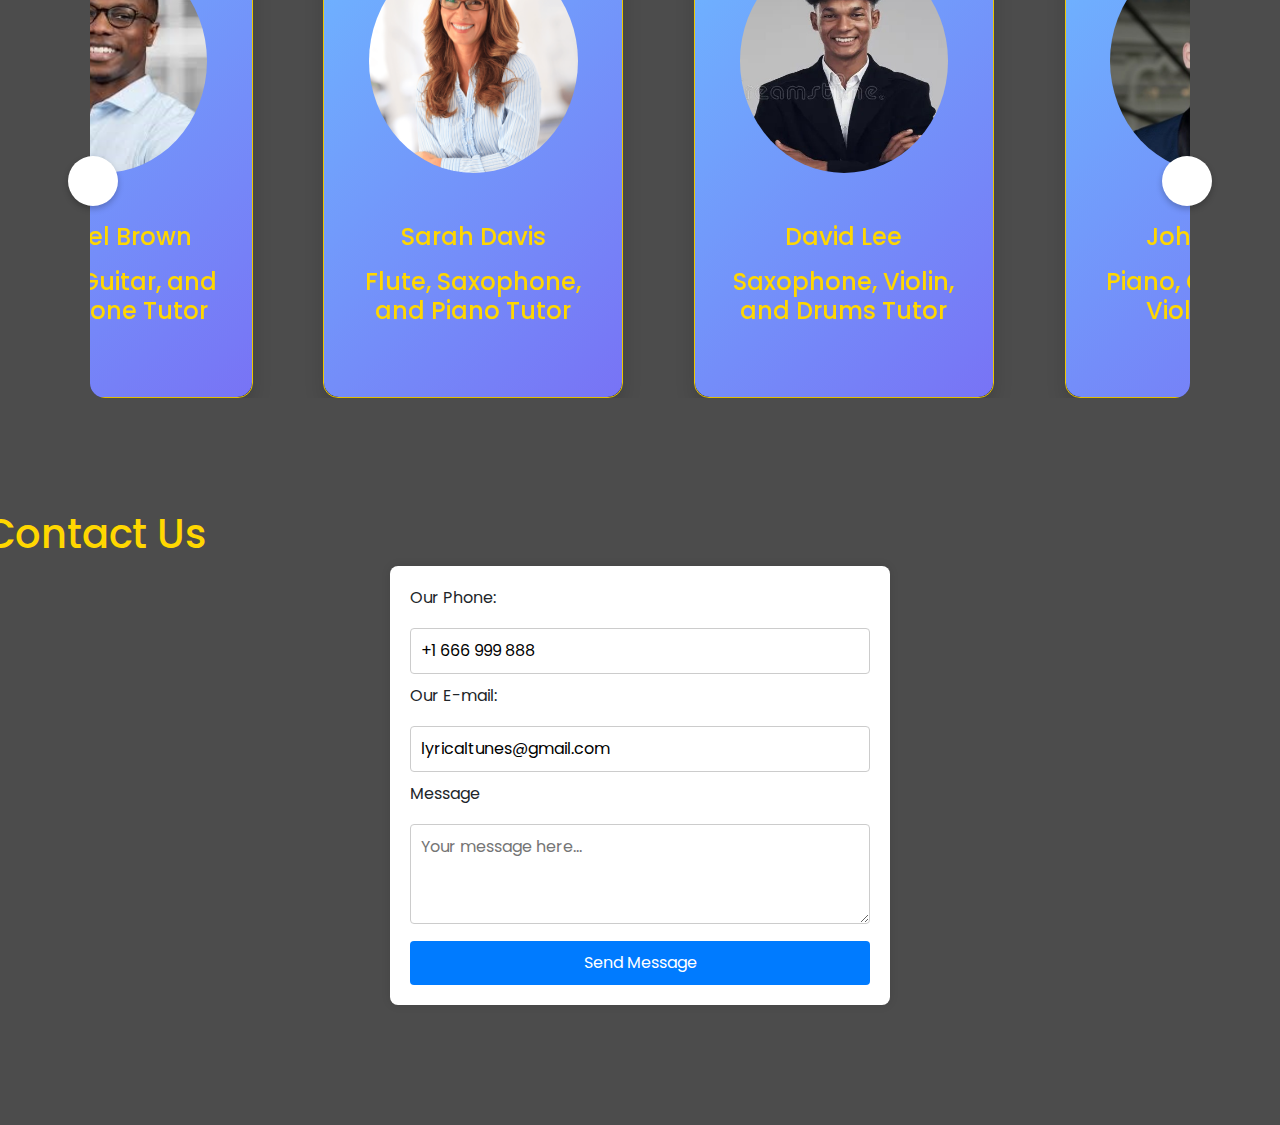
==== commit d4a51fde: "Add files via upload" ====
--- a/Homepage.html
+++ b/Homepage.html
@@ -53,7 +53,8 @@
                 <div class="col-3 ">
                     <button class="btn btn-primary me-2">Sign In</button>
                     <button class="btn btn-primary me-2">Sign Out</button>
-                    <img src="images/profile.jpeg" alt="PROFILE" class="rounded-pill" style="width: 40px; height: 40px;">
+                    <img src="images/profile.jpeg" alt="PROFILE" class="rounded-pill"
+                        style="width: 40px; height: 40px;">
                 </div>
             </div>
         </div>
@@ -250,7 +251,7 @@
                                 <img src="images/people1.jpg" alt="Piano" class="card-image">
                                 <div class="card-content">
                                     <h2 class="card-title">
-                                        <p class="instructor-name">John Smith</p> 
+                                        <p class="instructor-name">John Smith</p>
                                         <p class="instructor-instruments">Piano, Guitar, and Violin Tutor</p>
                                     </h2>
                                 </div>
@@ -275,7 +276,7 @@
                                 <img src="images/people4.jpg" alt="Piano" class="card-image">
                                 <div class="card-content">
                                     <h2 class="card-title">
-                                        <p class="instructor-name">Emily Johnson</p> 
+                                        <p class="instructor-name">Emily Johnson</p>
                                         <p class="instructor-instruments">Guitar, Drums, and Piano Tutor</p>
                                     </h2>
                                 </div>
@@ -299,7 +300,7 @@
                                 <img src="images/people3.jpg" alt="Piano" class="card-image">
                                 <div class="card-content">
                                     <h2 class="card-title">
-                                        <p class="instructor-name">Laura Williams</p> 
+                                        <p class="instructor-name">Laura Williams</p>
                                         <p class="instructor-instruments">Violin, Flute, and Piano Tutor</p>
                                     </h2>
                                 </div>
@@ -324,7 +325,7 @@
                                 <img src="images/people5.jpeg" alt="Piano" class="card-image">
                                 <div class="card-content">
                                     <h2 class="card-title">
-                                        <p class="instructor-name">Michael Brown</p> 
+                                        <p class="instructor-name">Michael Brown</p>
                                         <p class="instructor-instruments">Drums, Guitar, and Saxophone Tutor</p>
                                     </h2>
                                 </div>
@@ -348,7 +349,7 @@
                                 <img src="images/people6.png" alt="Piano" class="card-image">
                                 <div class="card-content">
                                     <h2 class="card-title">
-                                        <p class="instructor-name">Sarah Davis</p> 
+                                        <p class="instructor-name">Sarah Davis</p>
                                         <p class="instructor-instruments">Flute, Saxophone, and Piano Tutor</p>
                                     </h2>
                                 </div>
@@ -373,7 +374,7 @@
                                 <img src="images/people2.jpg" alt="Piano" class="card-image">
                                 <div class="card-content">
                                     <h2 class="card-title">
-                                        <p class="instructor-name">David Lee</p> 
+                                        <p class="instructor-name">David Lee</p>
                                         <p class="instructor-instruments">Saxophone, Violin, and Drums Tutor</p>
                                     </h2>
                                 </div>
@@ -395,7 +396,7 @@
                 <i id="right" class="fa-solid fa-angle-right"></i>
             </div>
         </div>
-        
+
     </section>
 
 
@@ -405,14 +406,15 @@
         </div>
         <div class="container d-flex justify-content-center align-items-center" style="padding-bottom: 120px;">
             <div class="contact-form">
-                <form action="your-form-handler-url" method="post">
+                <form>
                     <label for="phone">Our Phone:</label>
                     <input type="text" id="phone" name="phone" value="+1 666 999 888" readonly>
                     <label for="email">Our E-mail:</label>
                     <input type="email" id="email" name="email" value="lyricaltunes@gmail.com" readonly>
                     <label for="message">Message</label>
                     <textarea id="message" name="message" placeholder="Your message here..."></textarea>
-                    <button class="btn btn-primary">Send Message</button>
+                    <button type="button" class="btn btn-primary" id="sendMessageButton" onclick="showPopover()">Send
+                        Message</button>
                 </form>
             </div>
         </div>
@@ -446,7 +448,7 @@
                             <div class="user-info">
                                 <label for="firstName">First Name</label>
                                 <input type="text" id="firstName" name="firstName" required>
-                                
+
                                 <label for="lastName">Last Name</label>
                                 <input type="text" id="lastName" name="lastName" required>
                                 <br>
@@ -508,22 +510,24 @@
         </div>
     </div>
 
-    <div class="modal fade" id="confirmationModal" tabindex="-1" aria-labelledby="confirmationModalLabel" aria-hidden="true">
-    <div class="modal-dialog modal-lg">
-        <div class="modal-content">
-            <div class="modal-header">
-                <h5 class="modal-title" id="confirmationModalLabel">Booking Confirmation</h5>
-                <button type="button" class="btn-close" data-bs-dismiss="modal" aria-label="Close" onclick="closeBothModals()"></button>
-            </div>
-            <div class="modal-body">
-                <div class="confirmation-message" id="confirmationMessage">
-                    <!-- Confirmation message will be dynamically updated -->
+    <div class="modal fade" id="confirmationModal" tabindex="-1" aria-labelledby="confirmationModalLabel"
+        aria-hidden="true">
+        <div class="modal-dialog modal-lg">
+            <div class="modal-content">
+                <div class="modal-header">
+                    <h5 class="modal-title" id="confirmationModalLabel">Booking Confirmation</h5>
+                    <button type="button" class="btn-close" data-bs-dismiss="modal" aria-label="Close"
+                        onclick="closeBothModals()"></button>
+                </div>
+                <div class="modal-body">
+                    <div class="confirmation-message" id="confirmationMessage">
+                        <!-- Confirmation message will be dynamically updated -->
+                    </div>
                 </div>
             </div>
         </div>
     </div>
-</div>
-    
+
 
 </body>
 
--- a/css/style1.css
+++ b/css/style1.css
@@ -15,6 +15,20 @@
     background-attachment: fixed;
 }
 
+
+.contact-form {
+    width: 100%;
+    max-width: 500px;
+    margin: auto;
+    background: #f7f7f7;
+    padding: 30px;
+    border-radius: 8px;
+    box-shadow: 0 0 10px rgba(0, 0, 0, 0.1);
+}
+
+.popover {
+    max-width: 100%; 
+}
 
 
 #Home{
